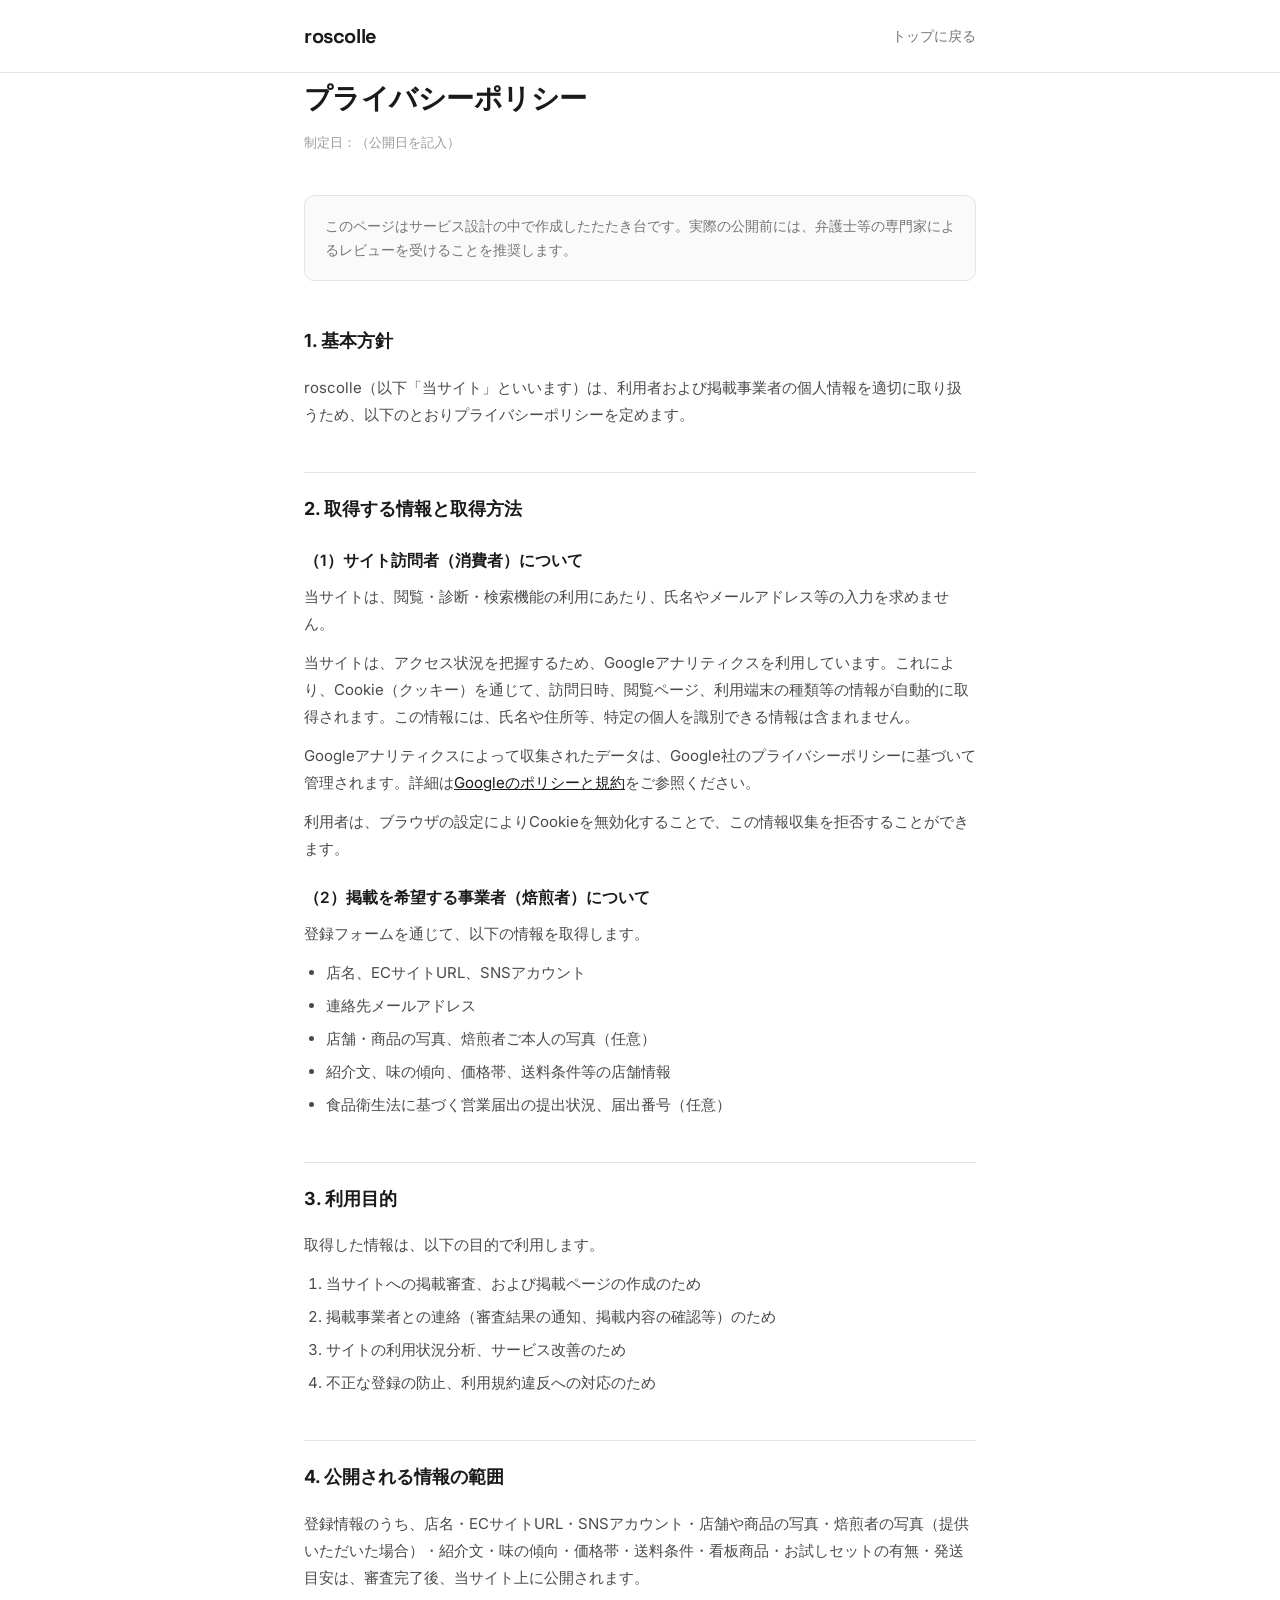
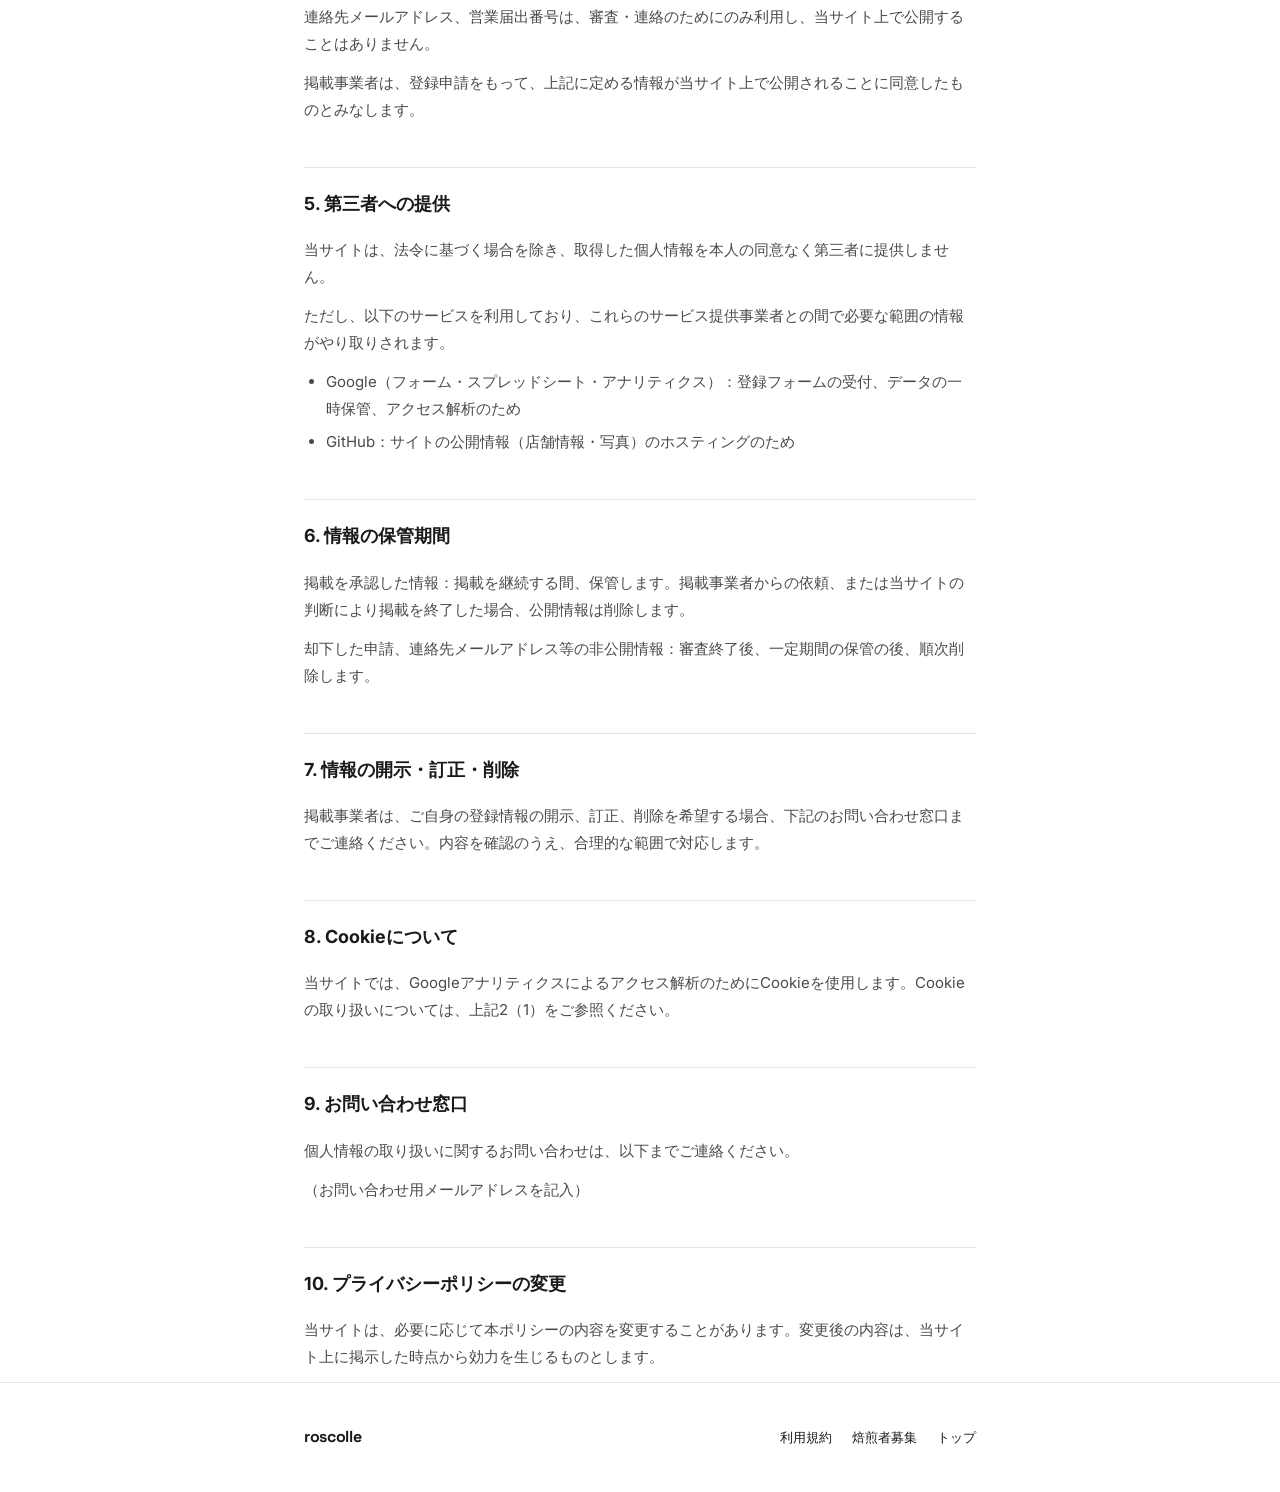
==== privacy.html @ 09497f87 "Add files via upload" ====
<!DOCTYPE html>
<html lang="ja">
<head>
<meta charset="UTF-8">
<meta name="viewport" content="width=device-width, initial-scale=1.0">
<title>プライバシーポリシー | roscolle（ロスコレ）</title>
<link rel="preconnect" href="https://fonts.googleapis.com">
<link rel="preconnect" href="https://fonts.gstatic.com" crossorigin>
<link href="https://fonts.googleapis.com/css2?family=Inter:wght@400;500;600;700&family=Space+Grotesk:wght@500;600;700&display=swap" rel="stylesheet">
<style>
  :root {
    --ink: #1a1a1a; --ink-soft: #4a4a4a; --muted: #767676; --hint: #9a9a9a;
    --line: #e4e4e4; --bg: #ffffff; --bg-alt: #fafafa;
  }
  * { box-sizing: border-box; margin: 0; padding: 0; }
  body {
    font-family: 'Inter', -apple-system, 'Hiragino Sans', 'Noto Sans JP', sans-serif;
    color: var(--ink); background: var(--bg); line-height: 1.8;
    -webkit-font-smoothing: antialiased;
  }
  .display { font-family: 'Space Grotesk', 'Inter', sans-serif; letter-spacing: -0.02em; }
  a { color: var(--ink); }
  .wrap { max-width: 720px; margin: 0 auto; padding: 0 24px; }
  nav {
    border-bottom: 0.5px solid var(--line);
  }
  nav .wrap { display: flex; align-items: center; justify-content: space-between; height: 72px; }
  .logo { font-size: 20px; font-weight: 700; text-decoration: none; }
  nav a.back { font-size: 14px; color: var(--muted); text-decoration: none; }
  main { padding: 64px 0 100px; }
  h1 { font-size: 28px; font-weight: 700; margin-bottom: 8px; }
  .updated { font-size: 13px; color: var(--hint); margin-bottom: 40px; }
  h2 {
    font-size: 18px; font-weight: 700; margin: 44px 0 16px;
    padding-top: 20px; border-top: 0.5px solid var(--line);
  }
  h2:first-of-type { border-top: none; padding-top: 0; }
  h3 { font-size: 15.5px; font-weight: 600; margin: 22px 0 8px; }
  p, li { font-size: 15px; color: var(--ink-soft); }
  p { margin-bottom: 12px; }
  ul, ol { padding-left: 22px; margin-bottom: 12px; }
  li { margin-bottom: 6px; }
  .note {
    background: var(--bg-alt); border: 0.5px solid var(--line); border-radius: 10px;
    padding: 18px 20px; font-size: 13.5px; color: var(--muted); margin-bottom: 36px;
  }
  footer { border-top: 0.5px solid var(--line); padding: 40px 0; }
  footer .wrap { display: flex; justify-content: space-between; align-items: center; flex-wrap: wrap; gap: 12px; }
  footer .f-logo { font-size: 16px; font-weight: 700; }
  footer .f-links { display: flex; gap: 20px; font-size: 13px; color: var(--muted); }
  footer .f-links a { text-decoration: none; }
  footer .f-links a:hover { color: var(--ink); }
  @media (max-width: 600px) {
    h1 { font-size: 22px; }
    main { padding: 40px 0 60px; }
  }
</style>
</head>
<body>

<nav>
  <div class="wrap">
    <a href="index.html" class="logo display">roscolle</a>
    <a href="index.html" class="back">トップに戻る</a>
  </div>
</nav>

<main class="wrap">
  <h1 class="display">プライバシーポリシー</h1>
  <p class="updated">制定日：（公開日を記入）</p>

  <div class="note">
    このページはサービス設計の中で作成したたたき台です。実際の公開前には、弁護士等の専門家によるレビューを受けることを推奨します。
  </div>

  <h2>1. 基本方針</h2>
  <p>roscolle（以下「当サイト」といいます）は、利用者および掲載事業者の個人情報を適切に取り扱うため、以下のとおりプライバシーポリシーを定めます。</p>

  <h2>2. 取得する情報と取得方法</h2>
  <h3>（1）サイト訪問者（消費者）について</h3>
  <p>当サイトは、閲覧・診断・検索機能の利用にあたり、氏名やメールアドレス等の入力を求めません。</p>
  <p>当サイトは、アクセス状況を把握するため、Googleアナリティクスを利用しています。これにより、Cookie（クッキー）を通じて、訪問日時、閲覧ページ、利用端末の種類等の情報が自動的に取得されます。この情報には、氏名や住所等、特定の個人を識別できる情報は含まれません。</p>
  <p>Googleアナリティクスによって収集されたデータは、Google社のプライバシーポリシーに基づいて管理されます。詳細は<a href="https://policies.google.com/technologies/partner-sites" target="_blank">Googleのポリシーと規約</a>をご参照ください。</p>
  <p>利用者は、ブラウザの設定によりCookieを無効化することで、この情報収集を拒否することができます。</p>

  <h3>（2）掲載を希望する事業者（焙煎者）について</h3>
  <p>登録フォームを通じて、以下の情報を取得します。</p>
  <ul>
    <li>店名、ECサイトURL、SNSアカウント</li>
    <li>連絡先メールアドレス</li>
    <li>店舗・商品の写真、焙煎者ご本人の写真（任意）</li>
    <li>紹介文、味の傾向、価格帯、送料条件等の店舗情報</li>
    <li>食品衛生法に基づく営業届出の提出状況、届出番号（任意）</li>
  </ul>

  <h2>3. 利用目的</h2>
  <p>取得した情報は、以下の目的で利用します。</p>
  <ol>
    <li>当サイトへの掲載審査、および掲載ページの作成のため</li>
    <li>掲載事業者との連絡（審査結果の通知、掲載内容の確認等）のため</li>
    <li>サイトの利用状況分析、サービス改善のため</li>
    <li>不正な登録の防止、利用規約違反への対応のため</li>
  </ol>

  <h2>4. 公開される情報の範囲</h2>
  <p>登録情報のうち、店名・ECサイトURL・SNSアカウント・店舗や商品の写真・焙煎者の写真（提供いただいた場合）・紹介文・味の傾向・価格帯・送料条件・看板商品・お試しセットの有無・発送目安は、審査完了後、当サイト上に公開されます。</p>
  <p>連絡先メールアドレス、営業届出番号は、審査・連絡のためにのみ利用し、当サイト上で公開することはありません。</p>
  <p>掲載事業者は、登録申請をもって、上記に定める情報が当サイト上で公開されることに同意したものとみなします。</p>

  <h2>5. 第三者への提供</h2>
  <p>当サイトは、法令に基づく場合を除き、取得した個人情報を本人の同意なく第三者に提供しません。</p>
  <p>ただし、以下のサービスを利用しており、これらのサービス提供事業者との間で必要な範囲の情報がやり取りされます。</p>
  <ul>
    <li>Google（フォーム・スプレッドシート・アナリティクス）：登録フォームの受付、データの一時保管、アクセス解析のため</li>
    <li>GitHub：サイトの公開情報（店舗情報・写真）のホスティングのため</li>
  </ul>

  <h2>6. 情報の保管期間</h2>
  <p>掲載を承認した情報：掲載を継続する間、保管します。掲載事業者からの依頼、または当サイトの判断により掲載を終了した場合、公開情報は削除します。</p>
  <p>却下した申請、連絡先メールアドレス等の非公開情報：審査終了後、一定期間の保管の後、順次削除します。</p>

  <h2>7. 情報の開示・訂正・削除</h2>
  <p>掲載事業者は、ご自身の登録情報の開示、訂正、削除を希望する場合、下記のお問い合わせ窓口までご連絡ください。内容を確認のうえ、合理的な範囲で対応します。</p>

  <h2>8. Cookieについて</h2>
  <p>当サイトでは、Googleアナリティクスによるアクセス解析のためにCookieを使用します。Cookieの取り扱いについては、上記2（1）をご参照ください。</p>

  <h2>9. お問い合わせ窓口</h2>
  <p>個人情報の取り扱いに関するお問い合わせは、以下までご連絡ください。</p>
  <p>（お問い合わせ用メールアドレスを記入）</p>

  <h2>10. プライバシーポリシーの変更</h2>
  <p>当サイトは、必要に応じて本ポリシーの内容を変更することがあります。変更後の内容は、当サイト上に掲示した時点から効力を生じるものとします。</p>
</main>

<footer>
  <div class="wrap">
    <div class="f-logo display">roscolle</div>
    <div class="f-links">
      <a href="terms.html">利用規約</a>
      <a href="recruit.html">焙煎者募集</a>
      <a href="index.html">トップ</a>
    </div>
  </div>
</footer>

</body>
</html>
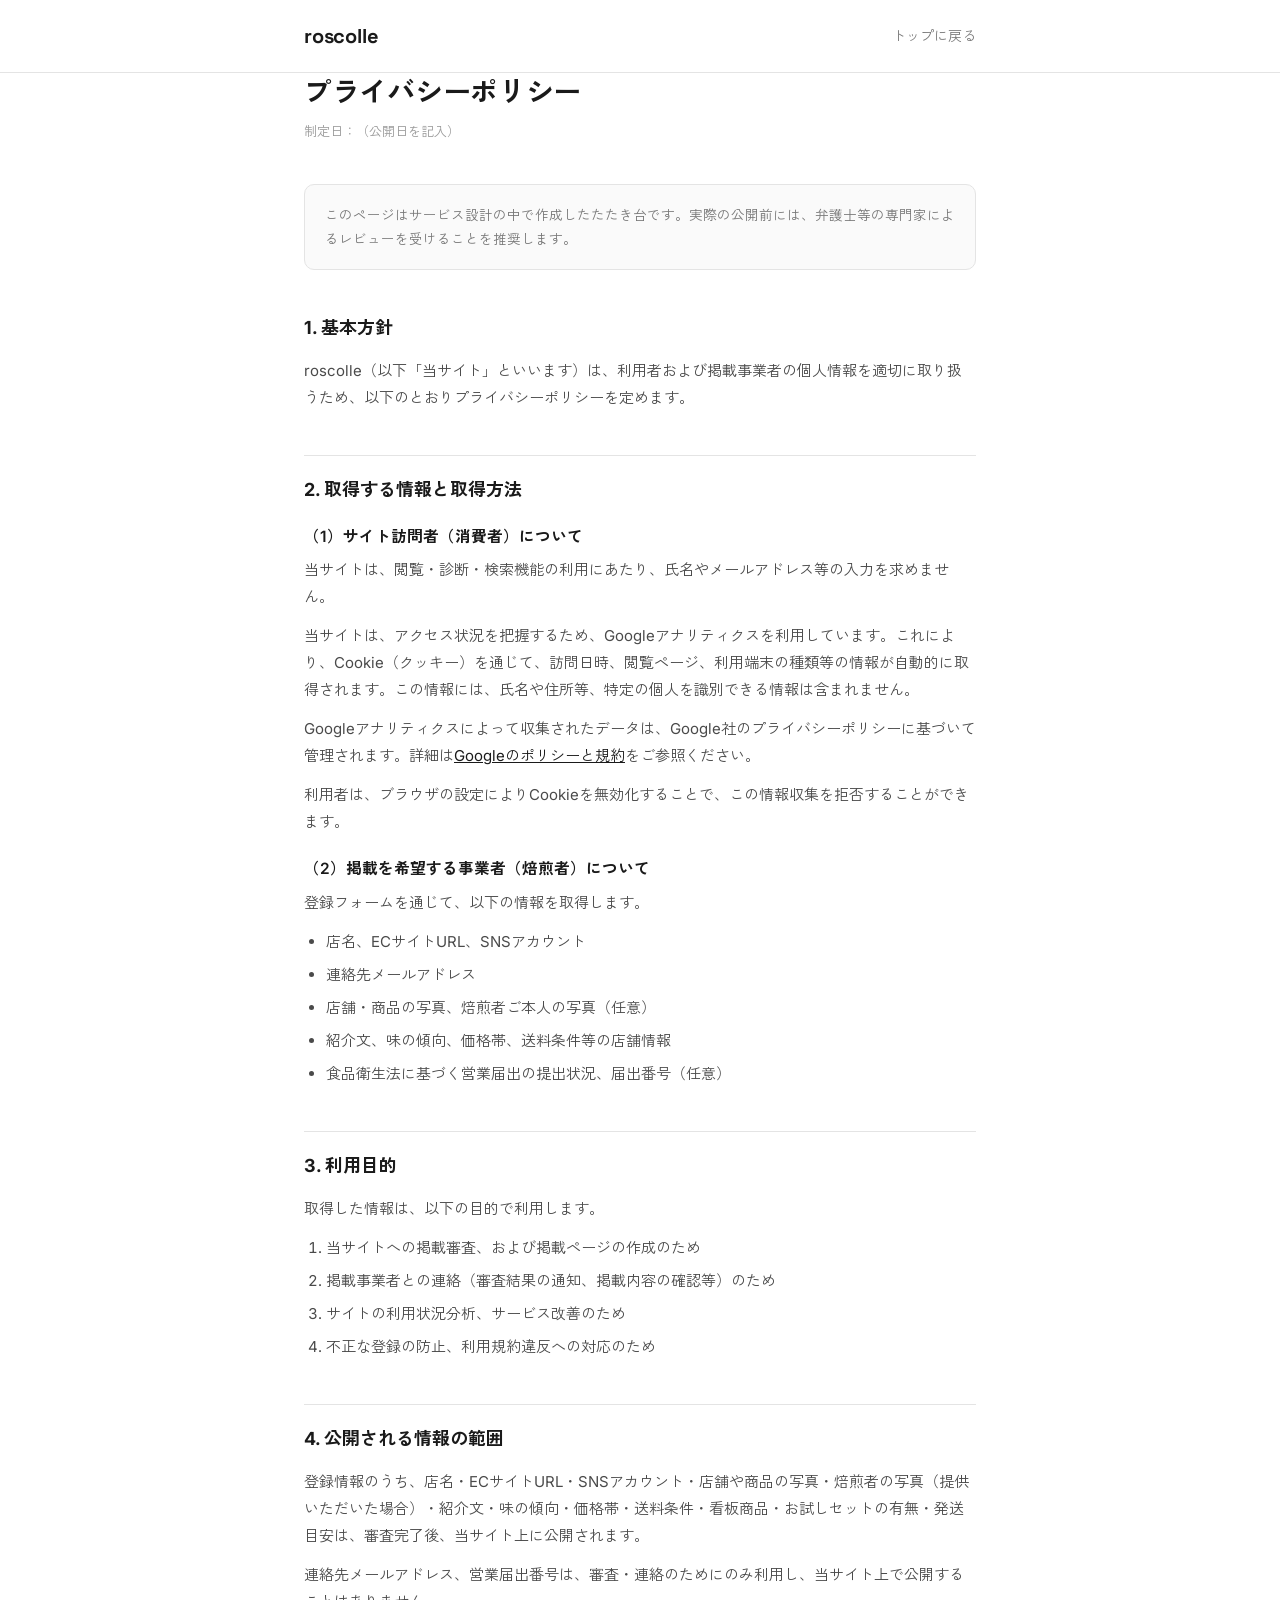
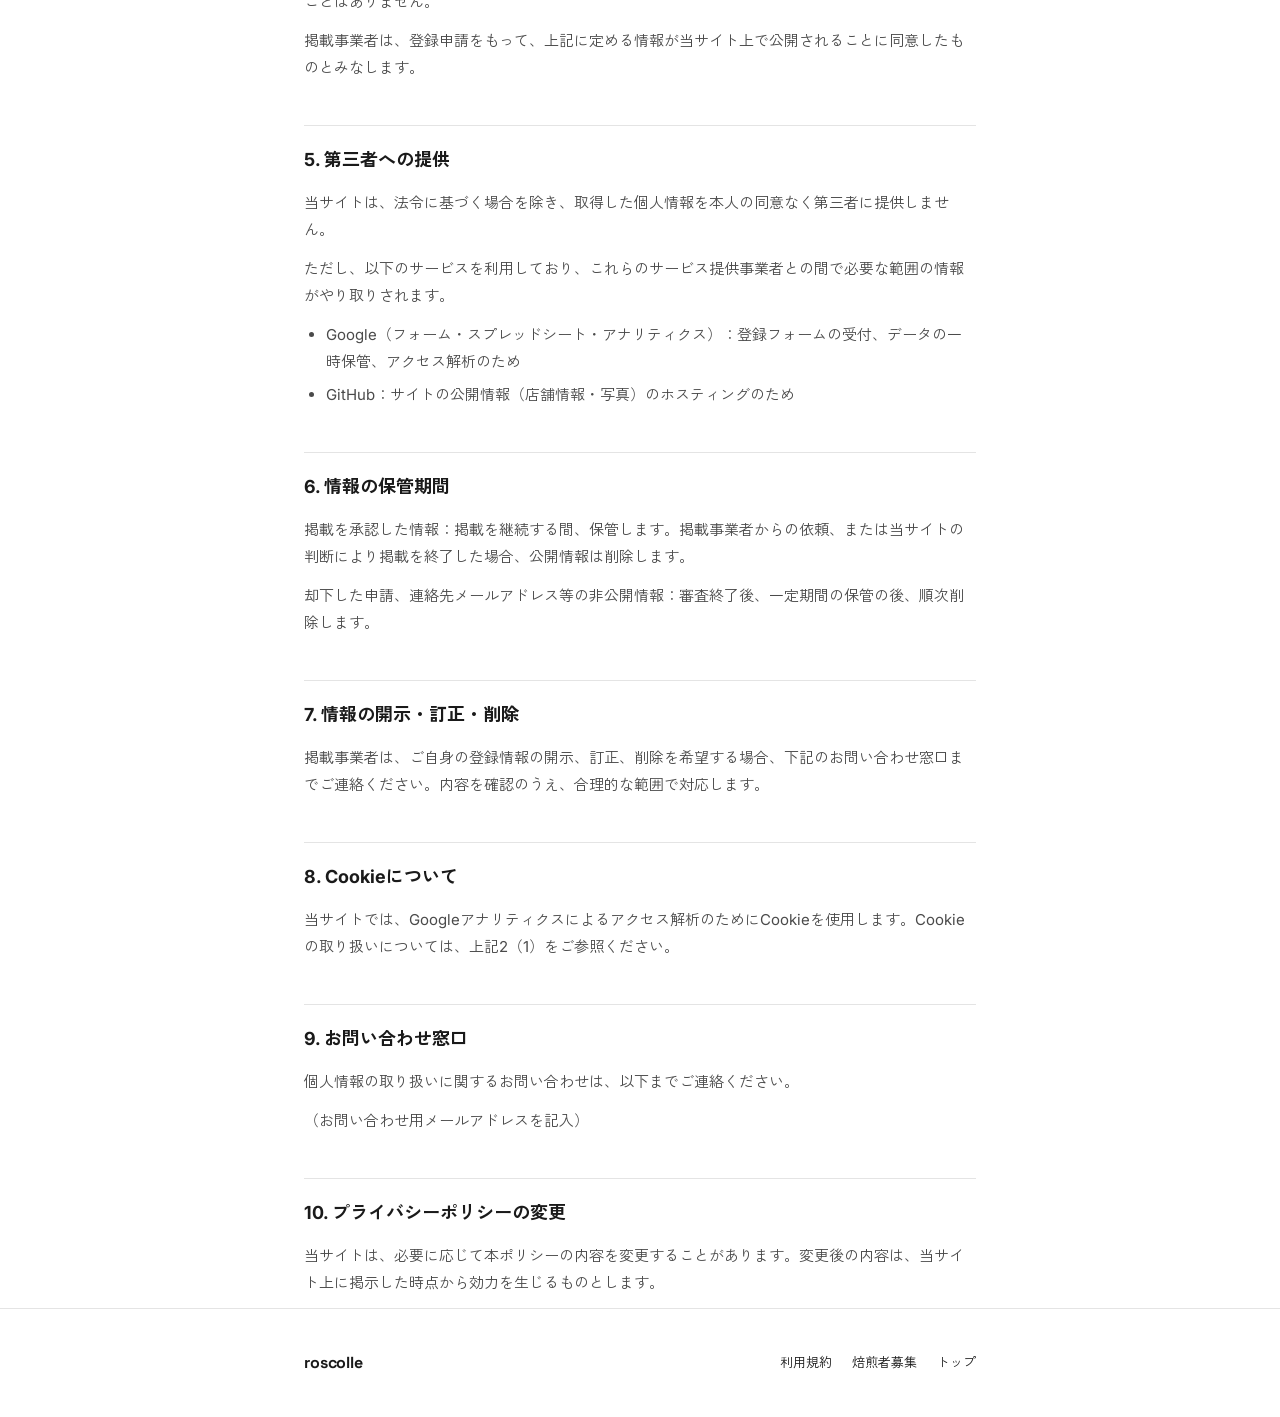
==== commit 087d93e2: "全ページの改行・フォントバランスを改善" ====
--- a/privacy.html
+++ b/privacy.html
@@ -6,7 +6,7 @@
 <title>プライバシーポリシー | roscolle（ロスコレ）</title>
 <link rel="preconnect" href="https://fonts.googleapis.com">
 <link rel="preconnect" href="https://fonts.gstatic.com" crossorigin>
-<link href="https://fonts.googleapis.com/css2?family=Inter:wght@400;500;600;700&family=Space+Grotesk:wght@500;600;700&display=swap" rel="stylesheet">
+<link href="https://fonts.googleapis.com/css2?family=Inter:wght@400;500;600;700&family=Space+Grotesk:wght@500;600;700&family=Zen+Kaku+Gothic+New:wght@400;500;700;900&display=swap" rel="stylesheet">
 <style>
   :root {
     --ink: #1a1a1a; --ink-soft: #4a4a4a; --muted: #767676; --hint: #9a9a9a;
@@ -14,11 +14,12 @@
   }
   * { box-sizing: border-box; margin: 0; padding: 0; }
   body {
-    font-family: 'Inter', -apple-system, 'Hiragino Sans', 'Noto Sans JP', sans-serif;
+    font-family: 'Inter', 'Zen Kaku Gothic New', 'Hiragino Sans', 'Noto Sans JP', sans-serif;
     color: var(--ink); background: var(--bg); line-height: 1.8;
     -webkit-font-smoothing: antialiased;
+    overflow-wrap: break-word;
   }
-  .display { font-family: 'Space Grotesk', 'Inter', sans-serif; letter-spacing: -0.02em; }
+  .display { font-family: 'Space Grotesk', 'Zen Kaku Gothic New', 'Inter', sans-serif; letter-spacing: -0.01em; }
   a { color: var(--ink); }
   .wrap { max-width: 720px; margin: 0 auto; padding: 0 24px; }
   nav {
@@ -28,14 +29,15 @@
   .logo { font-size: 20px; font-weight: 700; text-decoration: none; }
   nav a.back { font-size: 14px; color: var(--muted); text-decoration: none; }
   main { padding: 64px 0 100px; }
-  h1 { font-size: 28px; font-weight: 700; margin-bottom: 8px; }
+  h1 { font-size: 28px; font-weight: 700; margin-bottom: 8px; line-height: 1.4; text-wrap: balance; }
   .updated { font-size: 13px; color: var(--hint); margin-bottom: 40px; }
   h2 {
     font-size: 18px; font-weight: 700; margin: 44px 0 16px;
     padding-top: 20px; border-top: 0.5px solid var(--line);
+    line-height: 1.5; text-wrap: balance;
   }
   h2:first-of-type { border-top: none; padding-top: 0; }
-  h3 { font-size: 15.5px; font-weight: 600; margin: 22px 0 8px; }
+  h3 { font-size: 15.5px; font-weight: 600; margin: 22px 0 8px; line-height: 1.5; text-wrap: balance; }
   p, li { font-size: 15px; color: var(--ink-soft); }
   p { margin-bottom: 12px; }
   ul, ol { padding-left: 22px; margin-bottom: 12px; }
